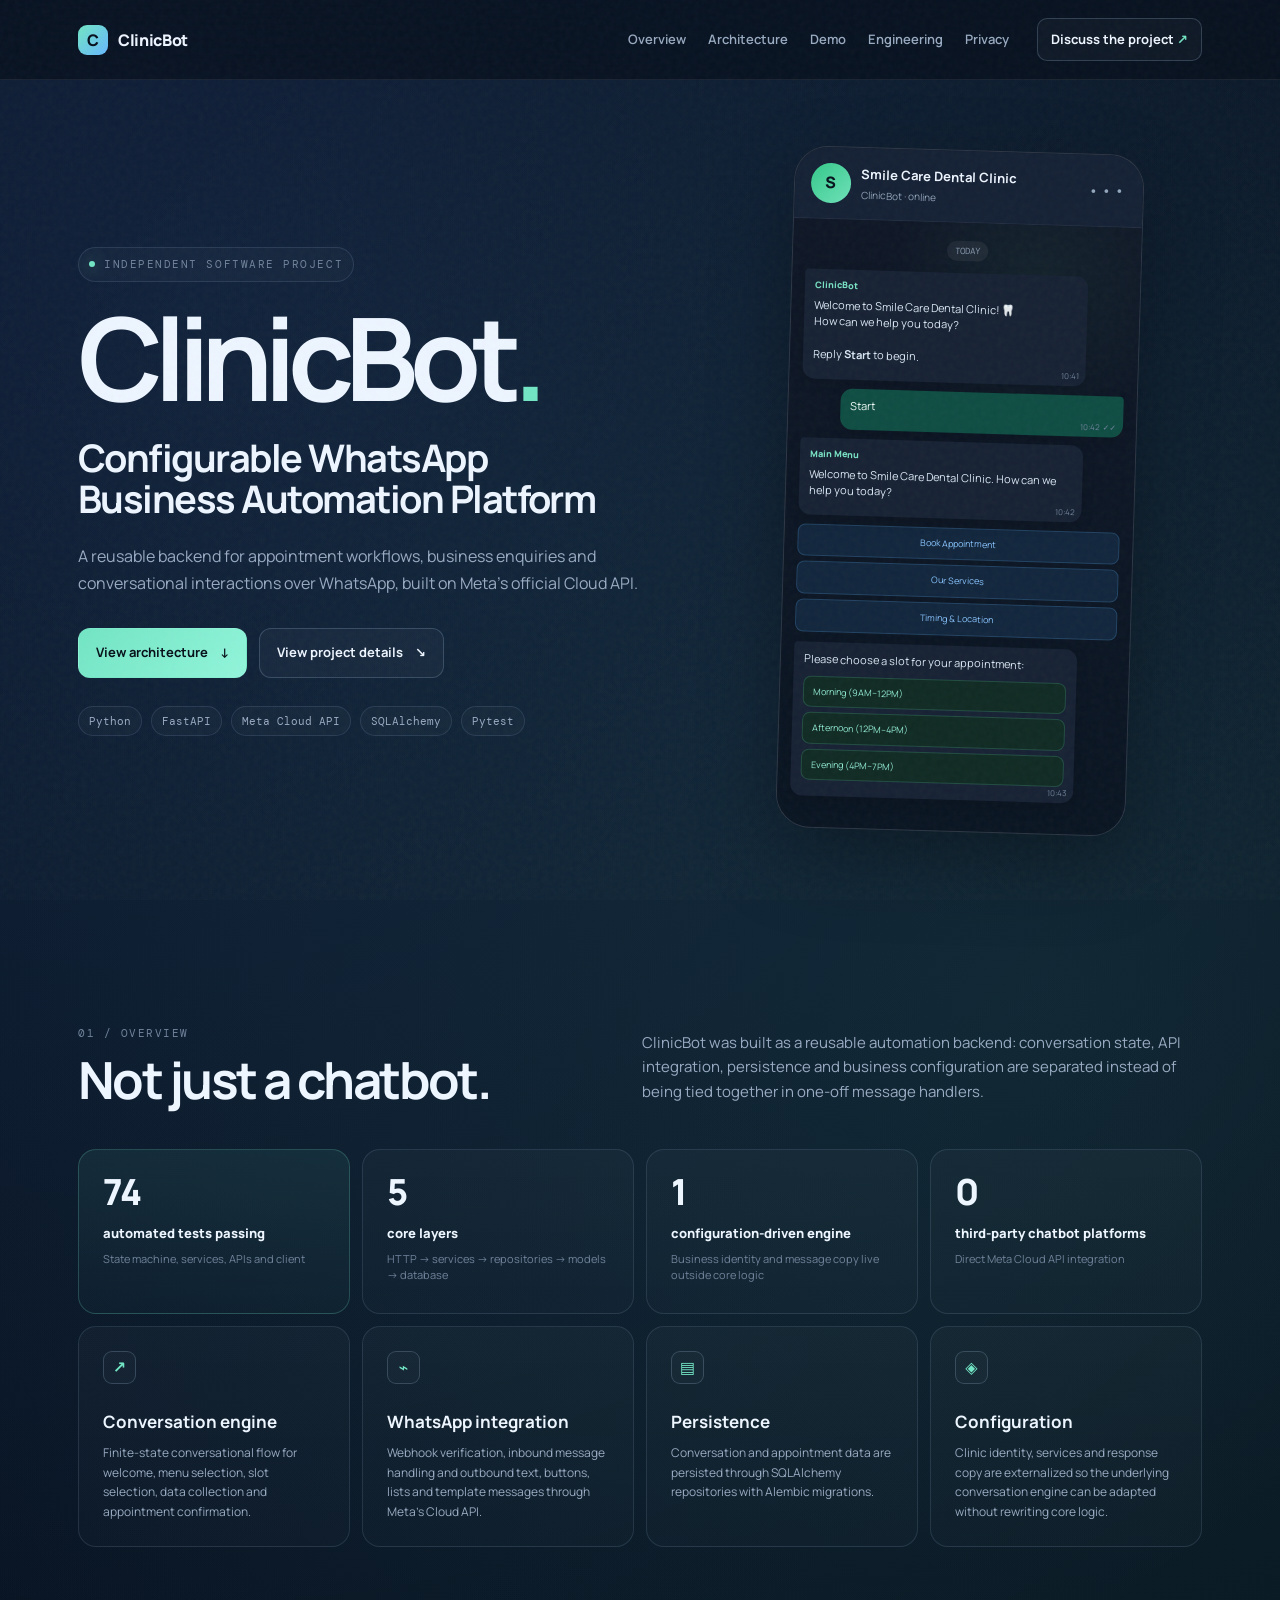
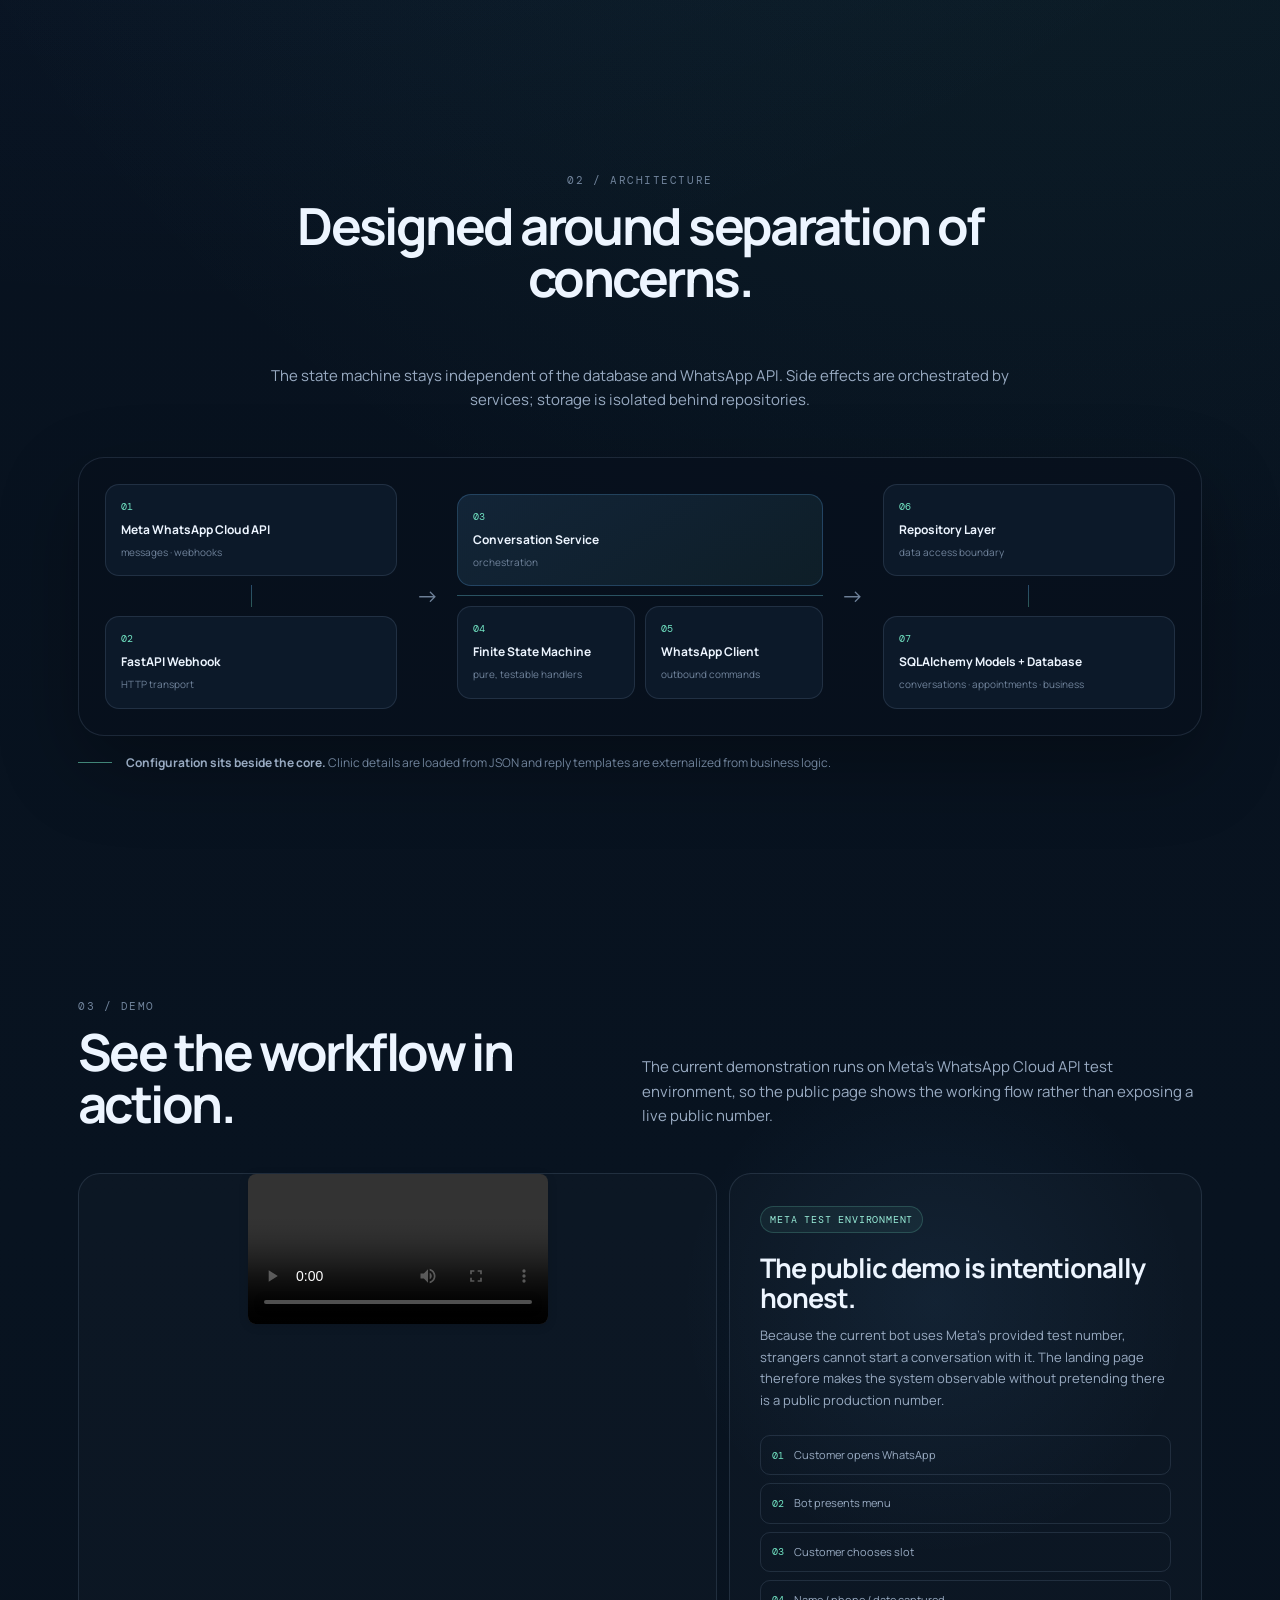
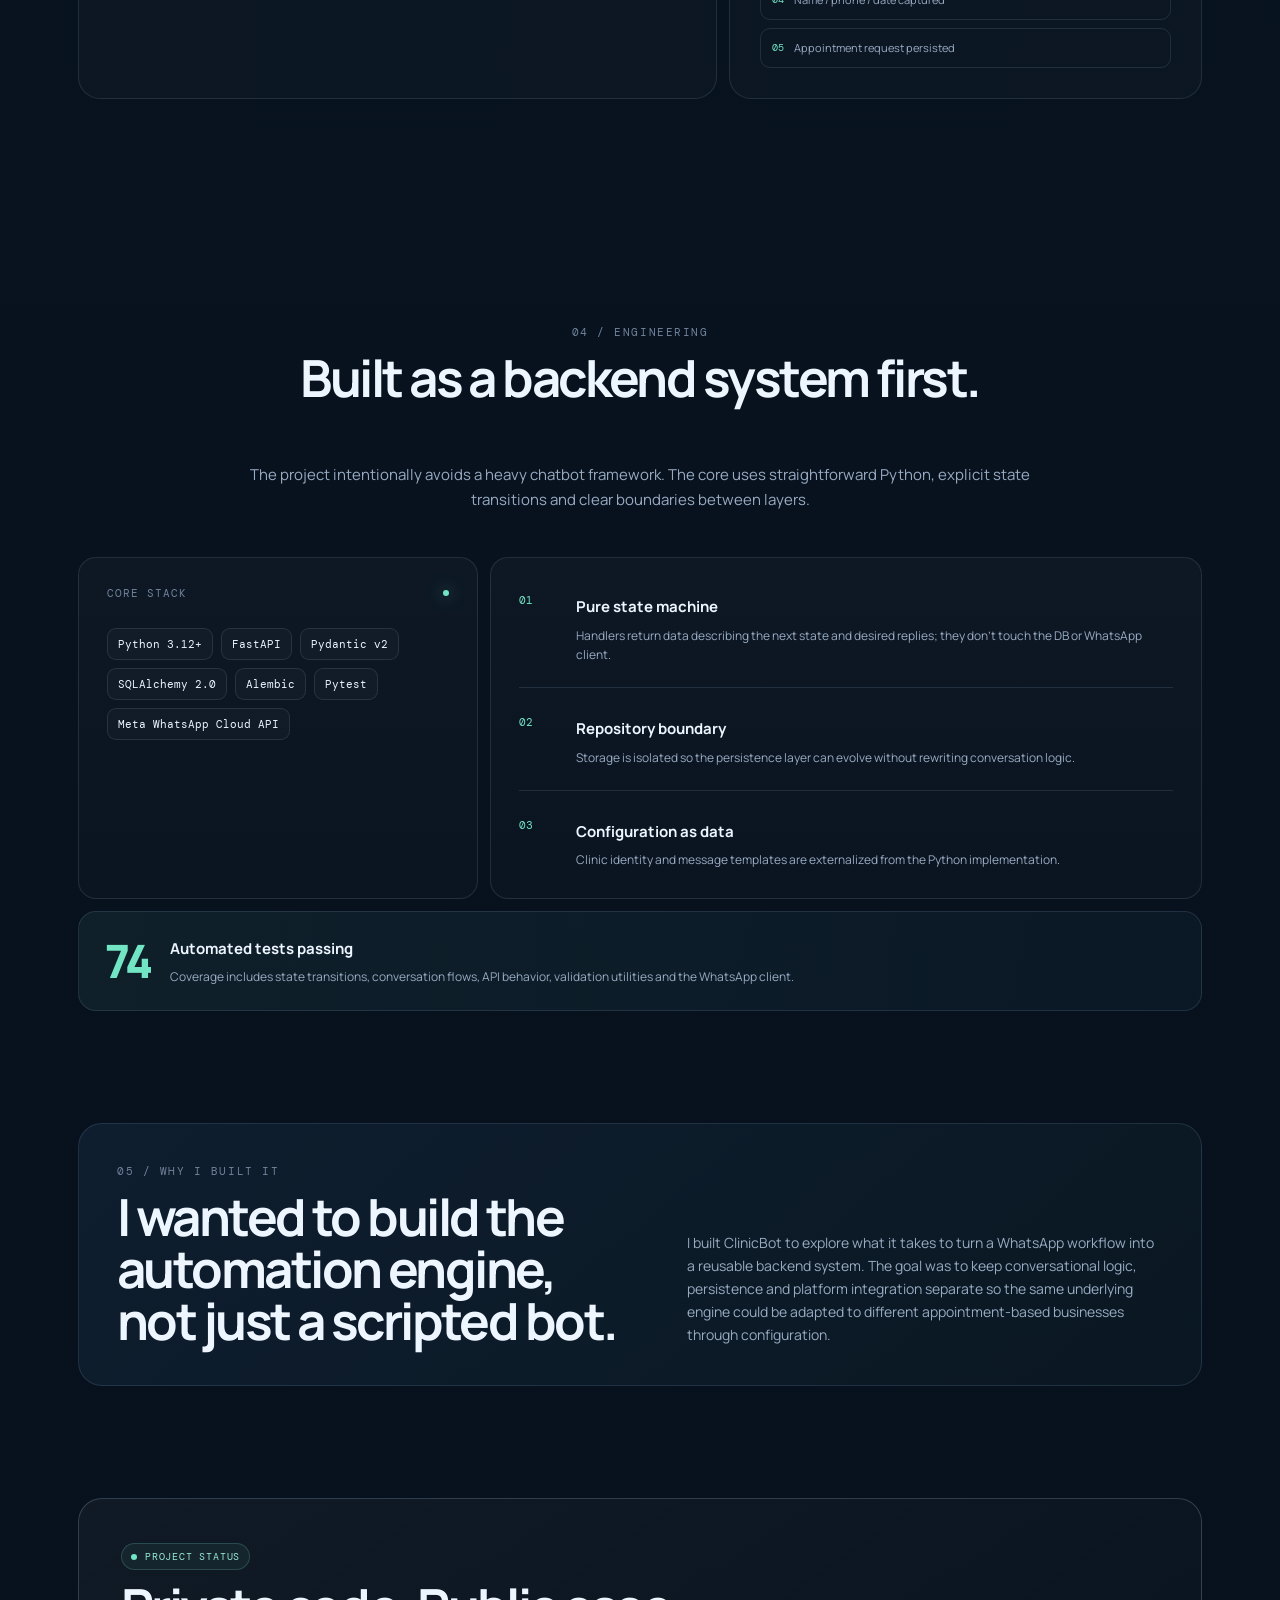
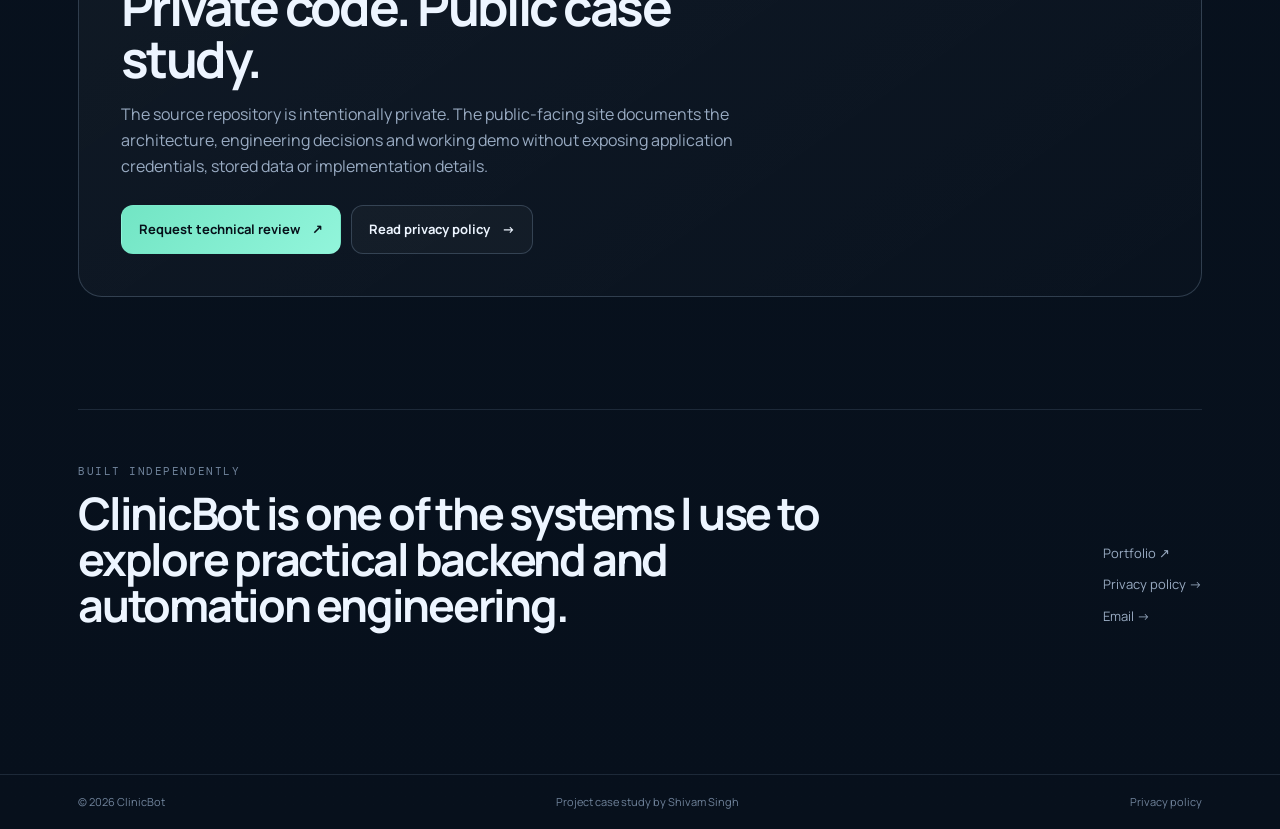
==== index.html @ d5d9a69b "first commit" ====
<!DOCTYPE html>
<html lang="en">
<head>
  <meta charset="UTF-8">
  <meta name="viewport" content="width=device-width, initial-scale=1.0">
  <meta name="theme-color" content="#08111f">
  <title>ClinicBot — WhatsApp Business Automation Platform</title>
  <meta name="description" content="ClinicBot is a configurable WhatsApp Business automation platform built with FastAPI and Meta's WhatsApp Cloud API.">
  <link rel="stylesheet" href="styles.css">
</head>
<body>
  <div class="noise"></div>
  <header class="site-header">
    <div class="nav-wrap">
      <a class="brand" href="#top" aria-label="ClinicBot home">
        <span class="brand-mark">C</span>
        <span>ClinicBot</span>
      </a>
      <nav class="nav-links" aria-label="Primary">
        <a href="#overview">Overview</a>
        <a href="#architecture">Architecture</a>
        <a href="#demo">Demo</a>
        <a href="#engineering">Engineering</a>
        <a href="privacy.html">Privacy</a>
      </nav>
      <a class="nav-cta" href="mailto:ucannotdefeattesla@gmail.com?subject=ClinicBot%20Project">Discuss the project <span>↗</span></a>
    </div>
  </header>

  <main id="top">
    <section class="hero section-shell">
      <div class="hero-copy">
        <div class="eyebrow"><span class="dot"></span> Independent software project</div>
        <h1>ClinicBot<span class="accent">.</span></h1>
        <p class="hero-subtitle">Configurable WhatsApp Business Automation Platform</p>
        <p class="hero-body">A reusable backend for appointment workflows, business enquiries and conversational interactions over WhatsApp, built on Meta's official Cloud API.</p>
        <div class="hero-actions">
          <a class="btn btn-primary" href="#architecture">View architecture <span>↓</span></a>
          <a class="btn btn-secondary" href="#overview">View project details <span>↘</span></a>
        </div>
        <div class="hero-meta">
          <span>Python</span><span>FastAPI</span><span>Meta Cloud API</span><span>SQLAlchemy</span><span>Pytest</span>
        </div>
      </div>

      <div class="hero-visual" aria-label="ClinicBot WhatsApp conversation preview">
        <div class="phone-glow"></div>
        <div class="phone">
          <div class="phone-top">
            <div class="wa-avatar">S</div>
            <div>
              <strong>Smile Care Dental Clinic</strong>
              <small>ClinicBot · online</small>
            </div>
            <span class="phone-more">•••</span>
          </div>
          <div class="chat-bg">
            <div class="date-chip">TODAY</div>
            <div class="bubble bot">
              <div class="bubble-title">ClinicBot</div>
              Welcome to Smile Care Dental Clinic! 🦷<br>
              How can we help you today?<br><br>
              Reply <strong>Start</strong> to begin.
              <span class="bubble-time">10:41</span>
            </div>
            <div class="bubble user">Start <span class="bubble-time">10:42 ✓✓</span></div>
            <div class="bubble bot">
              <div class="bubble-title">Main Menu</div>
              Welcome to Smile Care Dental Clinic. How can we help you today?
              <span class="bubble-time">10:42</span>
            </div>
            <div class="wa-buttons">
              <span>Book Appointment</span>
              <span>Our Services</span>
              <span>Timing &amp; Location</span>
            </div>
            <div class="bubble bot compact">
              Please choose a slot for your appointment:
              <div class="slot-preview"><span>Morning (9AM–12PM)</span><span>Afternoon (12PM–4PM)</span><span>Evening (4PM–7PM)</span></div>
              <span class="bubble-time">10:43</span>
            </div>
          </div>
        </div>
      </div>
    </section>

    <section id="overview" class="section-shell section-pad">
      <div class="section-intro">
        <div>
          <div class="section-kicker">01 / Overview</div>
          <h2>Not just a chatbot.</h2>
        </div>
        <p>ClinicBot was built as a reusable automation backend: conversation state, API integration, persistence and business configuration are separated instead of being tied together in one-off message handlers.</p>
      </div>

      <div class="stats-grid">
        <div class="stat-card featured-stat"><div class="stat-num">74</div><div class="stat-label">automated tests passing</div><div class="stat-note">State machine, services, APIs and client</div></div>
        <div class="stat-card"><div class="stat-num">5</div><div class="stat-label">core layers</div><div class="stat-note">HTTP → services → repositories → models → database</div></div>
        <div class="stat-card"><div class="stat-num">1</div><div class="stat-label">configuration-driven engine</div><div class="stat-note">Business identity and message copy live outside core logic</div></div>
        <div class="stat-card"><div class="stat-num">0</div><div class="stat-label">third-party chatbot platforms</div><div class="stat-note">Direct Meta Cloud API integration</div></div>
      </div>

      <div class="capabilities-grid">
        <article class="capability">
          <div class="icon-box">↗</div>
          <h3>Conversation engine</h3>
          <p>Finite-state conversational flow for welcome, menu selection, slot selection, data collection and appointment confirmation.</p>
        </article>
        <article class="capability">
          <div class="icon-box">⌁</div>
          <h3>WhatsApp integration</h3>
          <p>Webhook verification, inbound message handling and outbound text, buttons, lists and template messages through Meta's Cloud API.</p>
        </article>
        <article class="capability">
          <div class="icon-box">▤</div>
          <h3>Persistence</h3>
          <p>Conversation and appointment data are persisted through SQLAlchemy repositories with Alembic migrations.</p>
        </article>
        <article class="capability">
          <div class="icon-box">◈</div>
          <h3>Configuration</h3>
          <p>Clinic identity, services and response copy are externalized so the underlying conversation engine can be adapted without rewriting core logic.</p>
        </article>
      </div>
    </section>

    <section id="architecture" class="section-shell section-pad architecture-section">
      <div class="section-intro centered">
        <div>
          <div class="section-kicker">02 / Architecture</div>
          <h2>Designed around separation of concerns.</h2>
        </div>
        <p>The state machine stays independent of the database and WhatsApp API. Side effects are orchestrated by services; storage is isolated behind repositories.</p>
      </div>

      <div class="architecture-card">
        <div class="arch-column transport">
          <div class="arch-node"><span>01</span><strong>Meta WhatsApp Cloud API</strong><small>messages · webhooks</small></div>
          <div class="connector vertical"></div>
          <div class="arch-node"><span>02</span><strong>FastAPI Webhook</strong><small>HTTP transport</small></div>
        </div>
        <div class="arch-arrow">→</div>
        <div class="arch-column logic">
          <div class="arch-node featured-node"><span>03</span><strong>Conversation Service</strong><small>orchestration</small></div>
          <div class="connector split"></div>
          <div class="split-row">
            <div class="arch-node"><span>04</span><strong>Finite State Machine</strong><small>pure, testable handlers</small></div>
            <div class="arch-node"><span>05</span><strong>WhatsApp Client</strong><small>outbound commands</small></div>
          </div>
        </div>
        <div class="arch-arrow">→</div>
        <div class="arch-column data">
          <div class="arch-node"><span>06</span><strong>Repository Layer</strong><small>data access boundary</small></div>
          <div class="connector vertical"></div>
          <div class="arch-node"><span>07</span><strong>SQLAlchemy Models + Database</strong><small>conversations · appointments · business</small></div>
        </div>
      </div>

      <div class="architecture-footnote">
        <span class="line"></span>
        <p><strong>Configuration sits beside the core.</strong> Clinic details are loaded from JSON and reply templates are externalized from business logic.</p>
      </div>
    </section>

    <section id="demo" class="section-shell section-pad demo-section">
      <div class="section-intro">
        <div>
          <div class="section-kicker">03 / Demo</div>
          <h2>See the workflow in action.</h2>
        </div>
        <p>The current demonstration runs on Meta's WhatsApp Cloud API test environment, so the public page shows the working flow rather than exposing a live public number.</p>
      </div>

      <div class="demo-grid">
        <div class="demo-video-card">
          <div class="video-frame">
            <video
              class="clinicbot-demo-video"
              controls
              playsinline
              preload="metadata"
              aria-label="ClinicBot WhatsApp appointment workflow demo"
            >
              <source src="assets/clinicbot-demo.mp4" type="video/mp4">
              Your browser does not support HTML5 video.
              <a href="assets/clinicbot-demo.mp4">Open the ClinicBot demo video.</a>
            </video>

            <div class="video-missing-message" hidden>
              <div class="play-button">▶</div>
              <div class="video-label">CLINICBOT DEMO VIDEO</div>
              <p>Place your recording at <code>assets/clinicbot-demo.mp4</code> and reload this page.</p>
            </div>
          </div>
        </div>
        <div class="demo-notes">
          <div class="note-pill">Meta test environment</div>
          <h3>The public demo is intentionally honest.</h3>
          <p>Because the current bot uses Meta's provided test number, strangers cannot start a conversation with it. The landing page therefore makes the system observable without pretending there is a public production number.</p>
          <div class="flow-mini">
            <div><b>01</b><span>Customer opens WhatsApp</span></div>
            <div><b>02</b><span>Bot presents menu</span></div>
            <div><b>03</b><span>Customer chooses slot</span></div>
            <div><b>04</b><span>Name / phone / date captured</span></div>
            <div><b>05</b><span>Appointment request persisted</span></div>
          </div>
        </div>
      </div>
    </section>

    <section id="engineering" class="section-shell section-pad engineering-section">
      <div class="section-intro centered">
        <div>
          <div class="section-kicker">04 / Engineering</div>
          <h2>Built as a backend system first.</h2>
        </div>
        <p>The project intentionally avoids a heavy chatbot framework. The core uses straightforward Python, explicit state transitions and clear boundaries between layers.</p>
      </div>

      <div class="engineering-grid">
        <div class="stack-card">
          <div class="stack-top"><span>Core stack</span><span class="mini-dot"></span></div>
          <div class="tech-list">
            <span>Python 3.12+</span><span>FastAPI</span><span>Pydantic v2</span><span>SQLAlchemy 2.0</span><span>Alembic</span><span>Pytest</span><span>Meta WhatsApp Cloud API</span>
          </div>
        </div>
        <div class="principles-card">
          <div class="principle"><span>01</span><div><strong>Pure state machine</strong><p>Handlers return data describing the next state and desired replies; they don't touch the DB or WhatsApp client.</p></div></div>
          <div class="principle"><span>02</span><div><strong>Repository boundary</strong><p>Storage is isolated so the persistence layer can evolve without rewriting conversation logic.</p></div></div>
          <div class="principle"><span>03</span><div><strong>Configuration as data</strong><p>Clinic identity and message templates are externalized from the Python implementation.</p></div></div>
        </div>
      </div>

      <div class="test-callout">
        <div class="test-number">74</div>
        <div><strong>Automated tests passing</strong><p>Coverage includes state transitions, conversation flows, API behavior, validation utilities and the WhatsApp client.</p></div>
      </div>
    </section>

    <section class="section-shell section-pad why-section">
      <div class="why-card">
        <div>
          <div class="section-kicker">05 / Why I built it</div>
          <h2>I wanted to build the automation engine, not just a scripted bot.</h2>
        </div>
        <p>I built ClinicBot to explore what it takes to turn a WhatsApp workflow into a reusable backend system. The goal was to keep conversational logic, persistence and platform integration separate so the same underlying engine could be adapted to different appointment-based businesses through configuration.</p>
      </div>
    </section>

    <section class="section-shell section-pad project-status">
      <div class="status-panel">
        <div class="status-badge"><span class="status-dot"></span> Project status</div>
        <h2>Private code. Public case study.</h2>
        <p>The source repository is intentionally private. The public-facing site documents the architecture, engineering decisions and working demo without exposing application credentials, stored data or implementation details.</p>
        <div class="status-actions">
          <a class="btn btn-primary" href="mailto:ucannotdefeattesla@gmail.com?subject=ClinicBot%20Technical%20Review">Request technical review <span>↗</span></a>
          <a class="btn btn-secondary" href="privacy.html">Read privacy policy <span>→</span></a>
        </div>
      </div>
    </section>

    <section class="section-shell section-pad footer-cta">
      <div class="footer-cta-inner">
        <div>
          <div class="section-kicker">Built independently</div>
          <h2>ClinicBot is one of the systems I use to explore practical backend and automation engineering.</h2>
        </div>
        <div class="footer-links">
          <a href="https://byte-shell.vercel.app/" target="_blank" rel="noreferrer">Portfolio ↗</a>
          <a href="privacy.html">Privacy policy →</a>
          <a href="mailto:ucannotdefeattesla@gmail.com">Email →</a>
        </div>
      </div>
    </section>
  </main>

  <footer class="site-footer">
    <div class="section-shell footer-row">
      <span>© 2026 ClinicBot</span>
      <span>Project case study by Shivam Singh</span>
      <a href="privacy.html">Privacy policy</a>
    </div>
  </footer>
  <script>
    const demoVideo = document.querySelector('.clinicbot-demo-video');
    const missingMessage = document.querySelector('.video-missing-message');

    if (demoVideo && missingMessage) {
      demoVideo.addEventListener('error', () => {
        demoVideo.hidden = true;
        missingMessage.hidden = false;
      });
    }
  </script>
</body>
</html>
---- styles.css ----
@import url('https://fonts.googleapis.com/css2?family=DM+Mono:wght@400;500&family=Manrope:wght@400;500;600;700;800&display=swap');

:root {
  --bg: #07101d;
  --bg-2: #0b1525;
  --panel: rgba(13, 25, 42, 0.76);
  --panel-strong: #0e1b2d;
  --text: #edf5ff;
  --muted: #99abc2;
  --muted-2: #70839b;
  --line: rgba(164, 192, 225, 0.14);
  --line-strong: rgba(164, 192, 225, 0.23);
  --accent: #72e5c4;
  --accent-2: #67b8ff;
  --blue: #4e91ff;
  --shadow: 0 30px 80px rgba(0, 0, 0, 0.3);
  --radius: 24px;
}

* { box-sizing: border-box; }
html { scroll-behavior: smooth; }
body {
  margin: 0;
  font-family: 'Manrope', system-ui, sans-serif;
  color: var(--text);
  background:
    radial-gradient(circle at 15% 5%, rgba(81, 143, 255, 0.13), transparent 30%),
    radial-gradient(circle at 82% 18%, rgba(91, 226, 192, 0.09), transparent 26%),
    linear-gradient(180deg, #07101d 0%, #081320 50%, #07101c 100%);
  line-height: 1.65;
}

.noise { pointer-events: none; position: fixed; inset: 0; opacity: .035; background-image: url("data:image/svg+xml,%3Csvg viewBox='0 0 180 180' xmlns='http://www.w3.org/2000/svg'%3E%3Cfilter id='n'%3E%3CfeTurbulence type='fractalNoise' baseFrequency='.9' numOctaves='4' stitchTiles='stitch'/%3E%3C/filter%3E%3Crect width='100%25' height='100%25' filter='url(%23n)'/%3E%3C/svg%3E"); z-index: 20; }

a { color: inherit; text-decoration: none; }
button, a { -webkit-tap-highlight-color: transparent; }

.site-header { position: sticky; top: 0; z-index: 15; border-bottom: 1px solid rgba(255,255,255,.07); background: rgba(7,16,29,.72); backdrop-filter: blur(20px); }
.nav-wrap { max-width: 1180px; margin: 0 auto; padding: 18px 28px; display: flex; align-items: center; gap: 28px; }
.brand { display: inline-flex; align-items: center; gap: 10px; font-weight: 800; letter-spacing: -.02em; }
.brand-mark { width: 30px; height: 30px; border-radius: 9px; display: grid; place-items: center; background: linear-gradient(135deg, var(--accent), var(--accent-2)); color: #07101d; font-weight: 800; }
.nav-links { display: flex; gap: 22px; margin-left: auto; }
.nav-links a { color: var(--muted); font-size: 13px; font-weight: 600; transition: color .2s ease; }
.nav-links a:hover { color: var(--text); }
.nav-cta { font-size: 13px; font-weight: 700; padding: 10px 13px; border: 1px solid var(--line-strong); border-radius: 10px; color: var(--text); background: rgba(255,255,255,.03); }
.nav-cta span { color: var(--accent); }

.section-shell { max-width: 1180px; margin: 0 auto; padding-left: 28px; padding-right: 28px; }
.section-pad { padding-top: 112px; padding-bottom: 112px; }

.hero { min-height: calc(100vh - 68px); display: grid; grid-template-columns: 1fr .86fr; align-items: center; gap: 76px; padding-top: 70px; padding-bottom: 80px; }
.eyebrow, .section-kicker { font-family: 'DM Mono', monospace; text-transform: uppercase; letter-spacing: .14em; font-size: 11px; color: var(--muted-2); }
.eyebrow { display: inline-flex; align-items: center; gap: 9px; padding: 7px 10px; border: 1px solid var(--line); border-radius: 999px; background: rgba(255,255,255,.025); }
.dot, .mini-dot { width: 6px; height: 6px; border-radius: 50%; background: var(--accent); box-shadow: 0 0 16px rgba(114,229,196,.65); }
.hero h1 { margin: 24px 0 0; font-size: clamp(70px, 9vw, 125px); letter-spacing: -.075em; line-height: .9; }
.accent { color: var(--accent); }
.hero-subtitle { margin: 28px 0 0; max-width: 600px; font-size: clamp(24px, 3vw, 38px); line-height: 1.08; font-weight: 700; letter-spacing: -.04em; }
.hero-body { max-width: 620px; color: var(--muted); font-size: 16px; margin: 24px 0 0; }
.hero-actions { display: flex; gap: 12px; flex-wrap: wrap; margin-top: 32px; }
.btn { display: inline-flex; gap: 12px; align-items: center; justify-content: center; padding: 13px 17px; border-radius: 12px; font-weight: 700; font-size: 13px; border: 1px solid var(--line-strong); transition: transform .2s ease, border-color .2s ease, background .2s ease; }
.btn:hover { transform: translateY(-2px); border-color: rgba(255,255,255,.35); }
.btn-primary { background: linear-gradient(135deg, var(--accent), #92f5db); color: #061019; border-color: transparent; }
.btn-secondary { background: rgba(255,255,255,.03); color: var(--text); }
.hero-meta { display: flex; flex-wrap: wrap; gap: 9px; margin-top: 28px; }
.hero-meta span { padding: 7px 10px; border-radius: 999px; border: 1px solid var(--line); background: rgba(255,255,255,.025); color: var(--muted); font: 11px 'DM Mono', monospace; }

.hero-visual { position: relative; min-height: 580px; display: grid; place-items: center; }
.phone-glow { position: absolute; width: 330px; height: 330px; border-radius: 50%; background: radial-gradient(circle, rgba(103,184,255,.16), transparent 68%); filter: blur(10px); }
.phone { width: min(350px, 100%); border: 1px solid rgba(255,255,255,.12); border-radius: 34px; background: #101a2a; box-shadow: var(--shadow); overflow: hidden; position: relative; transform: rotate(1.7deg); }
.phone-top { height: 72px; display: flex; align-items: center; gap: 10px; padding: 14px 16px; background: #152135; border-bottom: 1px solid rgba(255,255,255,.06); }
.wa-avatar { width: 40px; height: 40px; border-radius: 50%; display: grid; place-items: center; background: linear-gradient(135deg, #34c88a, #6fe2b9); color: #08131e; font-weight: 800; }
.phone-top strong { display: block; font-size: 13px; }
.phone-top small { display: block; font-size: 10px; color: #91a3b8; margin-top: 2px; }
.phone-more { margin-left: auto; color: #93a7bc; letter-spacing: 3px; }
.chat-bg { padding: 18px 13px 22px; min-height: 600px; background: radial-gradient(circle at 70% 10%, rgba(85,179,129,.08), transparent 24%), linear-gradient(180deg, #0f1726, #0a1522); }
.date-chip { width: max-content; margin: 0 auto 12px; font: 9px 'DM Mono', monospace; color: #8192a6; background: rgba(255,255,255,.06); padding: 4px 8px; border-radius: 999px; }
.bubble { position: relative; max-width: 88%; padding: 9px 10px 16px; border-radius: 12px; font-size: 11px; line-height: 1.5; margin-bottom: 9px; box-shadow: 0 4px 14px rgba(0,0,0,.12); }
.bubble.bot { background: #172234; border-top-left-radius: 4px; color: #dbe7f4; }
.bubble.user { margin-left: auto; background: #0f4d43; border-top-right-radius: 4px; color: #effcf8; }
.bubble-title { font-size: 9px; color: #79e3c4; font-weight: 800; margin-bottom: 5px; }
.bubble-time { position: absolute; right: 7px; bottom: 4px; font-size: 8px; color: #71849c; }
.wa-buttons { display: grid; gap: 5px; margin: 3px 0 10px; }
.wa-buttons span, .slot-preview span { border: 1px solid rgba(103,184,255,.2); background: #12263d; color: #89c5ff; font-size: 9px; padding: 8px 9px; border-radius: 8px; text-align: center; }
.slot-preview { display: grid; gap: 5px; margin-top: 8px; }
.slot-preview span { background: #112b24; border-color: rgba(114,229,196,.18); color: #91ead2; text-align: left; }

.section-intro { display: grid; grid-template-columns: .9fr 1fr; gap: 60px; align-items: end; margin-bottom: 44px; }
.section-intro.centered { grid-template-columns: 1fr; max-width: 800px; margin-left: auto; margin-right: auto; text-align: center; }
.section-intro h2, .why-card h2, .status-panel h2, .footer-cta h2 { margin: 10px 0 0; font-size: clamp(36px, 4vw, 56px); line-height: 1.02; letter-spacing: -.05em; }
.section-intro p { margin: 0; color: var(--muted); font-size: 15px; }

.stats-grid { display: grid; grid-template-columns: repeat(4, 1fr); gap: 12px; }
.stat-card, .capability, .stack-card, .principles-card, .test-callout { border: 1px solid var(--line); background: linear-gradient(180deg, rgba(255,255,255,.028), rgba(255,255,255,.016)); border-radius: 18px; }
.stat-card { padding: 24px; min-height: 165px; }
.featured-stat { background: linear-gradient(180deg, rgba(114,229,196,.08), rgba(114,229,196,.025)); border-color: rgba(114,229,196,.22); }
.stat-num { font-size: 36px; line-height: 1; font-weight: 800; letter-spacing: -.05em; }
.stat-label { margin-top: 13px; font-size: 13px; font-weight: 800; }
.stat-note { margin-top: 7px; color: var(--muted-2); font-size: 11px; line-height: 1.45; }
.capabilities-grid { display: grid; grid-template-columns: repeat(4,1fr); gap: 12px; margin-top: 12px; }
.capability { padding: 24px; }
.icon-box { width: 33px; height: 33px; display: grid; place-items: center; border-radius: 9px; border: 1px solid var(--line-strong); color: var(--accent); background: rgba(255,255,255,.02); font-weight: 800; }
.capability h3 { margin: 24px 0 7px; font-size: 17px; }
.capability p { color: var(--muted); font-size: 12px; margin: 0; }

.architecture-section { position: relative; }
.architecture-card { display: grid; grid-template-columns: 1fr 40px 1.25fr 40px 1fr; align-items: center; gap: 10px; padding: 26px; border: 1px solid var(--line); background: rgba(7,16,29,.72); border-radius: 26px; box-shadow: var(--shadow); }
.arch-column { display: grid; gap: 10px; }
.arch-node { padding: 15px; border-radius: 14px; border: 1px solid var(--line); background: #0c1929; min-height: 86px; }
.arch-node span { display: block; color: var(--accent); font: 10px 'DM Mono', monospace; }
.arch-node strong { display: block; font-size: 12px; margin-top: 7px; }
.arch-node small { display: block; color: var(--muted-2); margin-top: 4px; font-size: 10px; }
.featured-node { background: linear-gradient(145deg, rgba(103,184,255,.12), rgba(114,229,196,.07)); border-color: rgba(103,184,255,.22); }
.arch-arrow { color: var(--muted-2); font-size: 23px; text-align: center; }
.connector { margin: -1px auto; background: linear-gradient(180deg, rgba(103,184,255,.35), rgba(114,229,196,.35)); }
.connector.vertical { width: 1px; height: 22px; }
.connector.split { width: 100%; height: 1px; }
.split-row { display: grid; grid-template-columns: 1fr 1fr; gap: 10px; }
.architecture-footnote { display: flex; align-items: center; gap: 14px; margin-top: 17px; color: var(--muted-2); font-size: 12px; }
.architecture-footnote p { margin: 0; }
.architecture-footnote strong { color: var(--muted); }
.architecture-footnote .line { width: 34px; height: 1px; background: var(--accent); opacity: .55; }

.demo-section { background: radial-gradient(circle at 75% 45%, rgba(103,184,255,.07), transparent 25%); }
.demo-grid { display: grid; grid-template-columns: 1.15fr .85fr; gap: 12px; }
.demo-video-card, .demo-notes { border: 1px solid var(--line); border-radius: 22px; background: rgba(255,255,255,.02); }
.video-placeholder { min-height: 420px; display: grid; place-items: center; text-align: center; align-content: center; gap: 15px; padding: 35px; background: radial-gradient(circle at 50% 40%, rgba(114,229,196,.11), transparent 32%), linear-gradient(135deg, #0d1b2c, #091420); border-radius: 22px; }
.play-button { width: 68px; height: 68px; display: grid; place-items: center; border-radius: 50%; border: 1px solid rgba(114,229,196,.28); background: rgba(114,229,196,.1); color: var(--accent); font-size: 22px; padding-left: 4px; }
.video-label { font: 11px 'DM Mono', monospace; letter-spacing: .1em; color: var(--muted); }
.video-placeholder p { max-width: 470px; color: var(--muted-2); font-size: 12px; margin: 0; }
code { color: var(--accent); font-family: 'DM Mono', monospace; }
.demo-notes { padding: 30px; }
.note-pill, .status-badge { display: inline-flex; align-items: center; gap: 8px; border: 1px solid rgba(114,229,196,.2); background: rgba(114,229,196,.06); color: #98ecd8; border-radius: 999px; padding: 6px 9px; font: 10px 'DM Mono', monospace; text-transform: uppercase; letter-spacing: .08em; }
.demo-notes h3 { font-size: 27px; letter-spacing: -.04em; line-height: 1.1; margin: 20px 0 11px; }
.demo-notes > p { color: var(--muted); font-size: 13px; }
.flow-mini { margin-top: 24px; display: grid; gap: 8px; }
.flow-mini div { display: flex; gap: 10px; align-items: center; padding: 10px 11px; border: 1px solid var(--line); border-radius: 10px; }
.flow-mini b { font: 10px 'DM Mono', monospace; color: var(--accent); }
.flow-mini span { font-size: 11px; color: var(--muted); }

.engineering-grid { display: grid; grid-template-columns: .72fr 1.28fr; gap: 12px; }
.stack-card, .principles-card { padding: 28px; }
.stack-top { display: flex; justify-content: space-between; align-items: center; color: var(--muted-2); font: 11px 'DM Mono', monospace; text-transform: uppercase; letter-spacing: .09em; }
.tech-list { display: flex; flex-wrap: wrap; gap: 8px; margin-top: 28px; }
.tech-list span { padding: 8px 10px; border-radius: 9px; border: 1px solid var(--line); color: var(--text); background: rgba(255,255,255,.025); font: 11px 'DM Mono', monospace; }
.principles-card { display: grid; gap: 0; }
.principle { display: grid; grid-template-columns: 45px 1fr; gap: 12px; padding: 7px 0 22px; margin-bottom: 20px; border-bottom: 1px solid var(--line); }
.principle:last-child { margin-bottom: 0; padding-bottom: 0; border-bottom: 0; }
.principle > span { color: var(--accent); font: 11px 'DM Mono', monospace; }
.principle strong { font-size: 15px; }
.principle p { color: var(--muted); font-size: 12px; margin: 6px 0 0; }
.test-callout { margin-top: 12px; padding: 23px 26px; display: flex; align-items: center; gap: 20px; background: linear-gradient(90deg, rgba(114,229,196,.07), rgba(103,184,255,.04)); }
.test-number { font-size: 46px; line-height: 1; font-weight: 800; letter-spacing: -.06em; color: var(--accent); }
.test-callout strong { font-size: 15px; }
.test-callout p { color: var(--muted); font-size: 12px; margin: 5px 0 0; }

.why-section { padding-top: 0; }
.why-card { padding: 38px; border: 1px solid var(--line); border-radius: 24px; display: grid; grid-template-columns: 1fr .92fr; gap: 52px; align-items: end; background: linear-gradient(135deg, rgba(103,184,255,.08), rgba(114,229,196,.03)); }
.why-card p { color: var(--muted); font-size: 14px; margin: 0; }

.project-status { padding-top: 0; }
.status-panel { padding: 42px; border-radius: 24px; border: 1px solid var(--line-strong); background: linear-gradient(145deg, rgba(255,255,255,.04), rgba(255,255,255,.012)); }
.status-panel h2 { max-width: 650px; }
.status-panel > p { max-width: 700px; color: var(--muted); }
.status-actions { display: flex; flex-wrap: wrap; gap: 10px; margin-top: 25px; }
.status-dot { width: 6px; height: 6px; border-radius: 50%; background: var(--accent); }

.footer-cta { padding-top: 0; }
.footer-cta-inner { padding: 52px 0 35px; border-top: 1px solid var(--line); display: grid; grid-template-columns: 1fr auto; align-items: end; gap: 35px; }
.footer-cta h2 { max-width: 760px; font-size: clamp(30px, 3.5vw, 48px); }
.footer-links { display: grid; gap: 10px; font-size: 13px; color: var(--muted); }
.footer-links a:hover { color: var(--text); }
.site-footer { border-top: 1px solid var(--line); color: var(--muted-2); font-size: 11px; }
.footer-row { display: flex; justify-content: space-between; gap: 14px; padding-top: 18px; padding-bottom: 18px; }
.footer-row a:hover { color: var(--text); }

@media (max-width: 980px) {
  .hero { grid-template-columns: 1fr; padding-top: 55px; }
  .hero-visual { min-height: auto; }
  .phone { transform: none; }
  .stats-grid, .capabilities-grid { grid-template-columns: repeat(2,1fr); }
  .architecture-card { grid-template-columns: 1fr; }
  .arch-arrow { transform: rotate(90deg); }
  .demo-grid, .engineering-grid, .why-card { grid-template-columns: 1fr; }
  .section-intro { grid-template-columns: 1fr; gap: 20px; }
  .footer-cta-inner { grid-template-columns: 1fr; align-items: start; }
}

@media (max-width: 700px) {
  .nav-wrap { padding: 15px 18px; }
  .nav-links { display: none; }
  .nav-cta { margin-left: auto; }
  .section-shell { padding-left: 18px; padding-right: 18px; }
  .section-pad { padding-top: 80px; padding-bottom: 80px; }
  .hero { min-height: auto; padding-top: 50px; padding-bottom: 65px; gap: 48px; }
  .hero h1 { font-size: 78px; }
  .stats-grid, .capabilities-grid { grid-template-columns: 1fr; }
  .video-placeholder { min-height: 320px; }
  .split-row { grid-template-columns: 1fr; }
  .test-callout { align-items: flex-start; }
  .why-card, .status-panel { padding: 28px 22px; }
  .footer-row { flex-direction: column; }
}

.video-frame {
  max-width: 640px;
  margin: 0 auto;
  display: flex;
  justify-content: center;
}

.clinicbot-demo-video {
  width: auto;            /* let width follow the height, not the other way round */
  height: auto;
  max-height: 70vh;       /* caps it relative to the viewport — adjust as needed */
  max-width: 100%;        /* still won't overflow narrow screens */
  display: block;
  border-radius: 8px;
  box-shadow: 0 2px 10px rgba(0, 0, 0, 0.15);
}
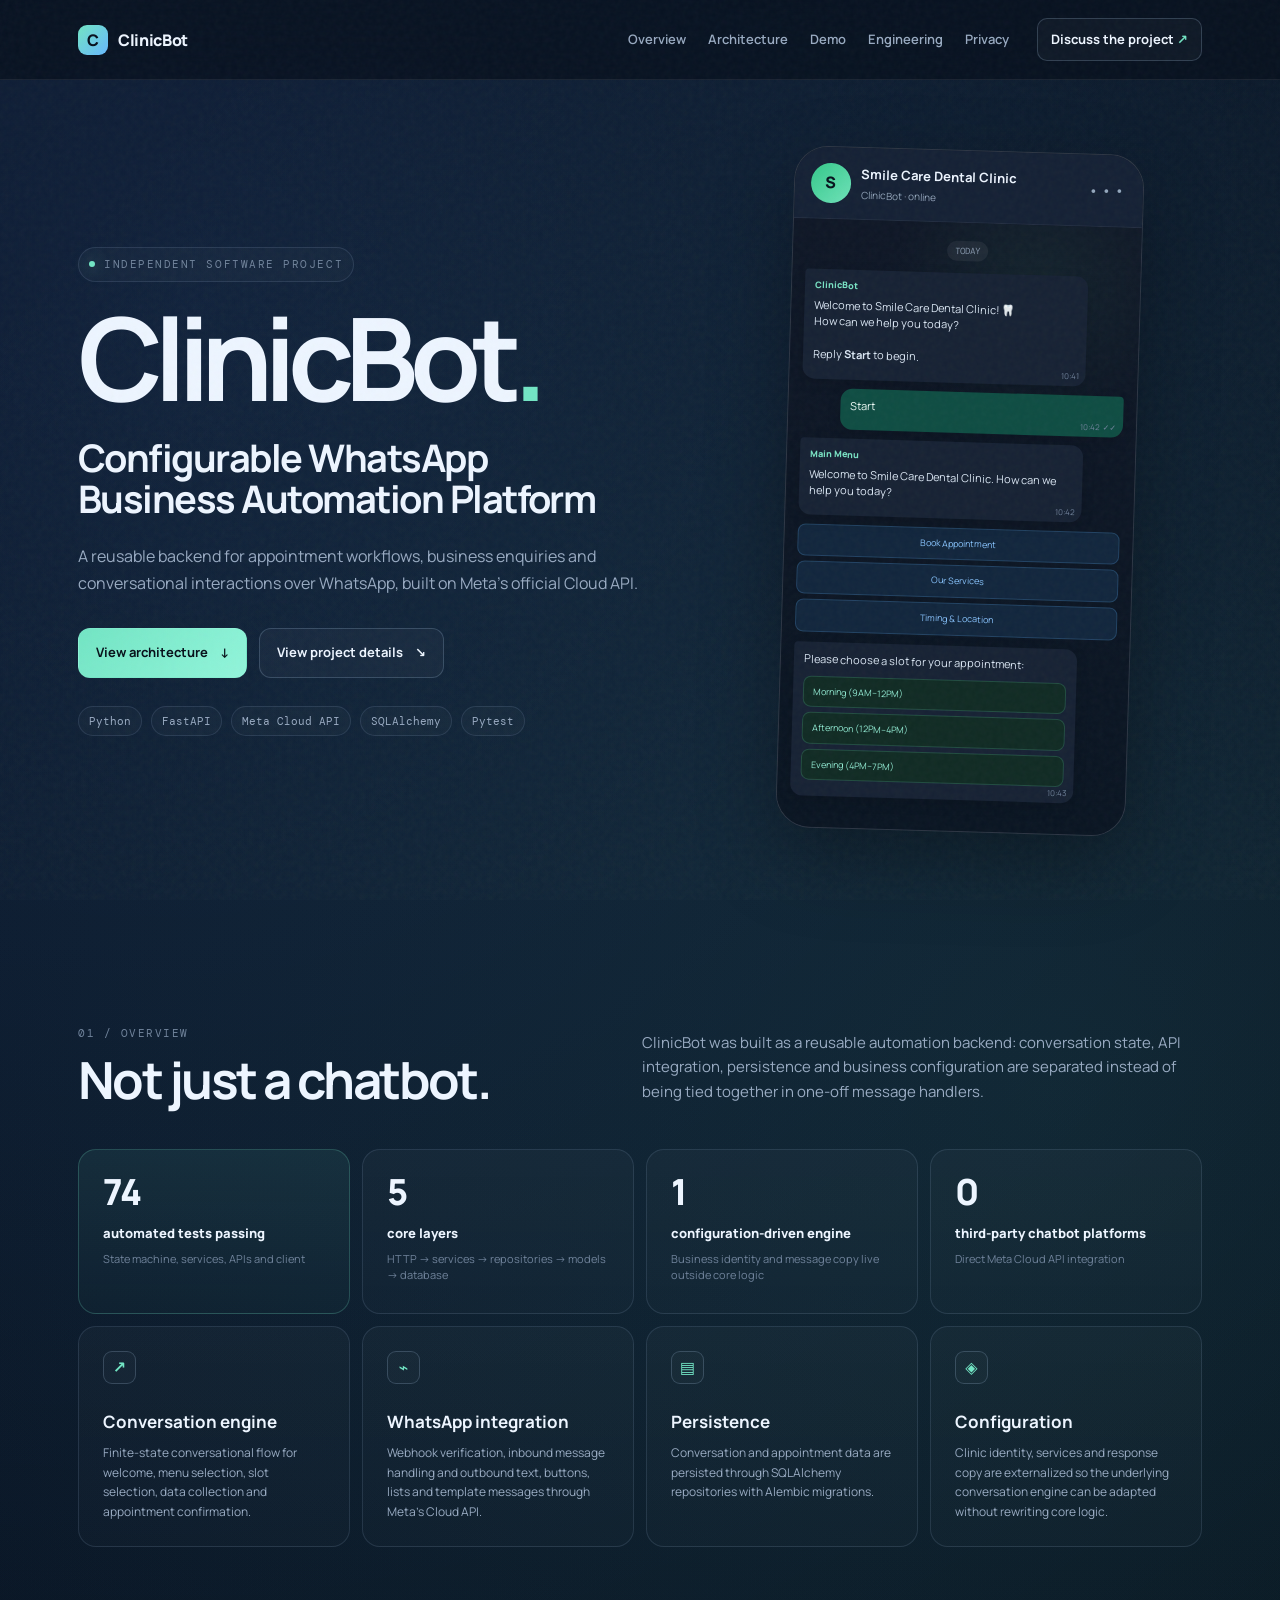
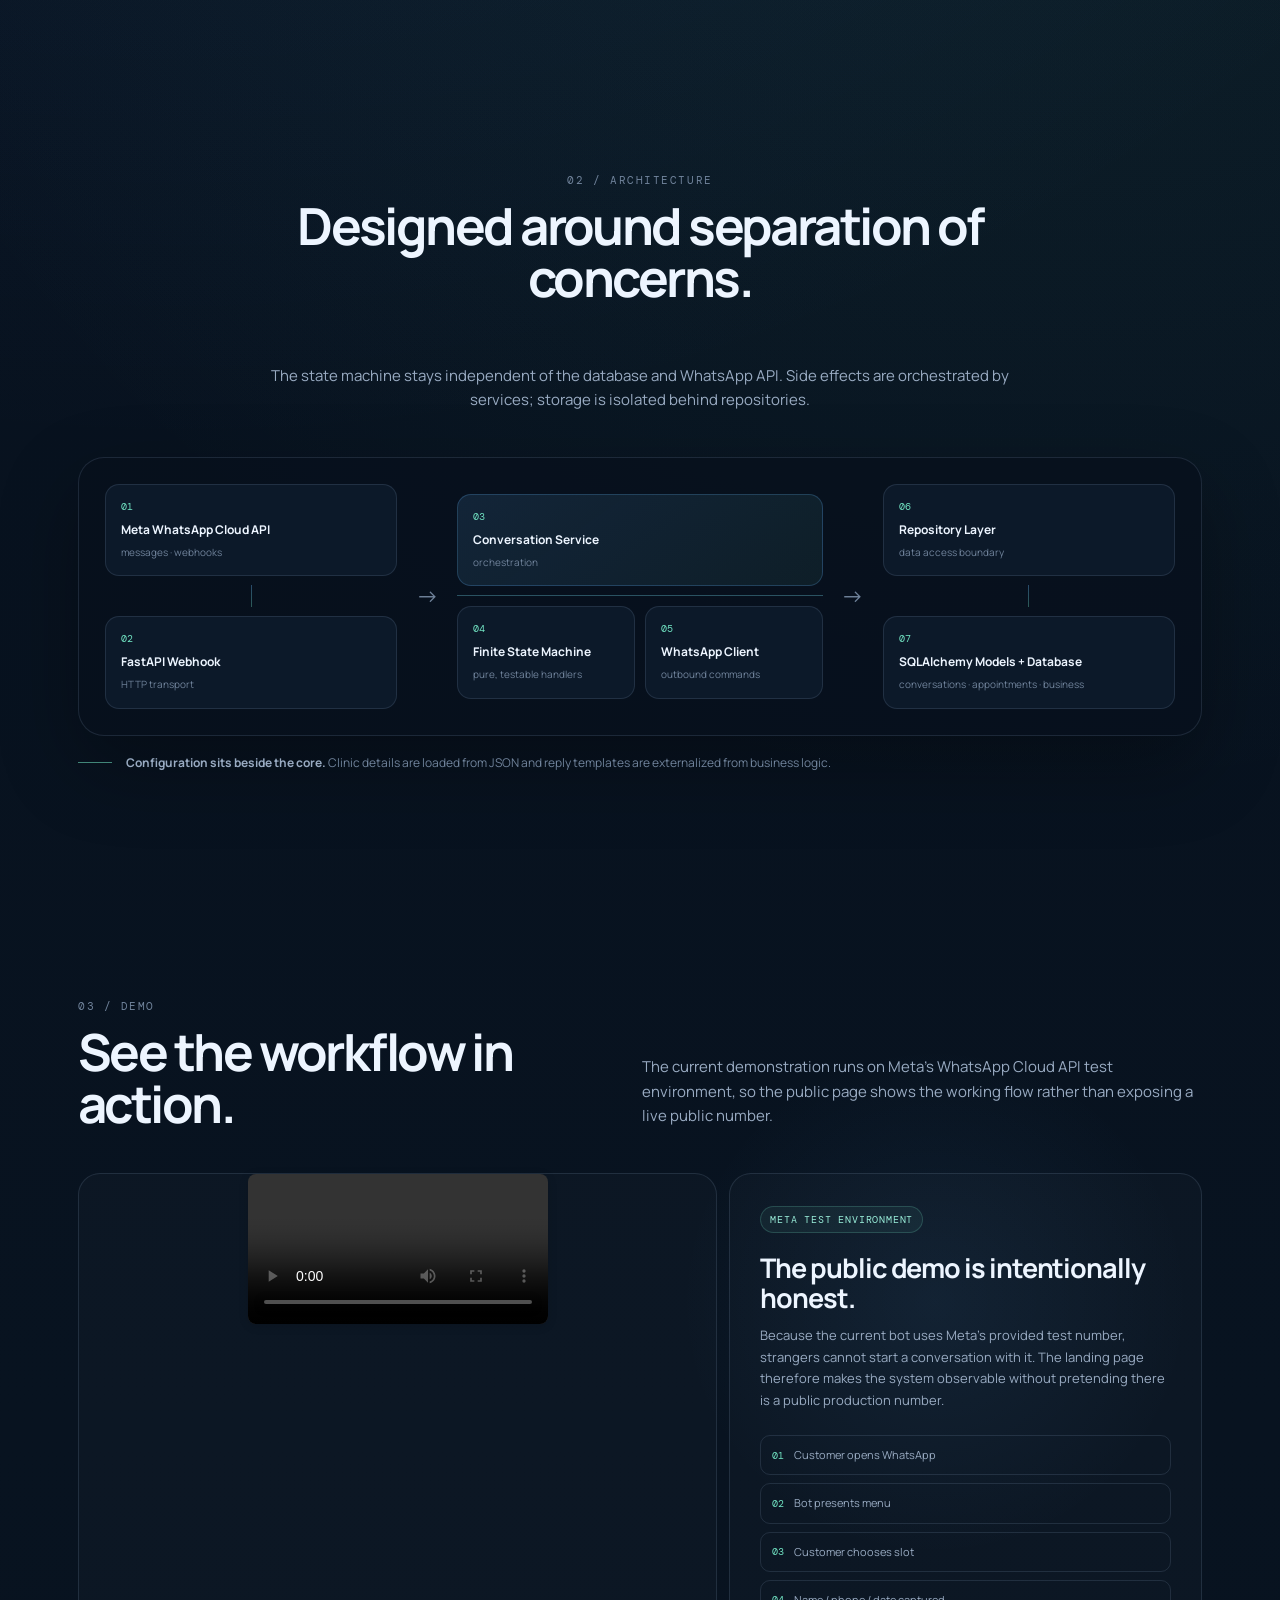
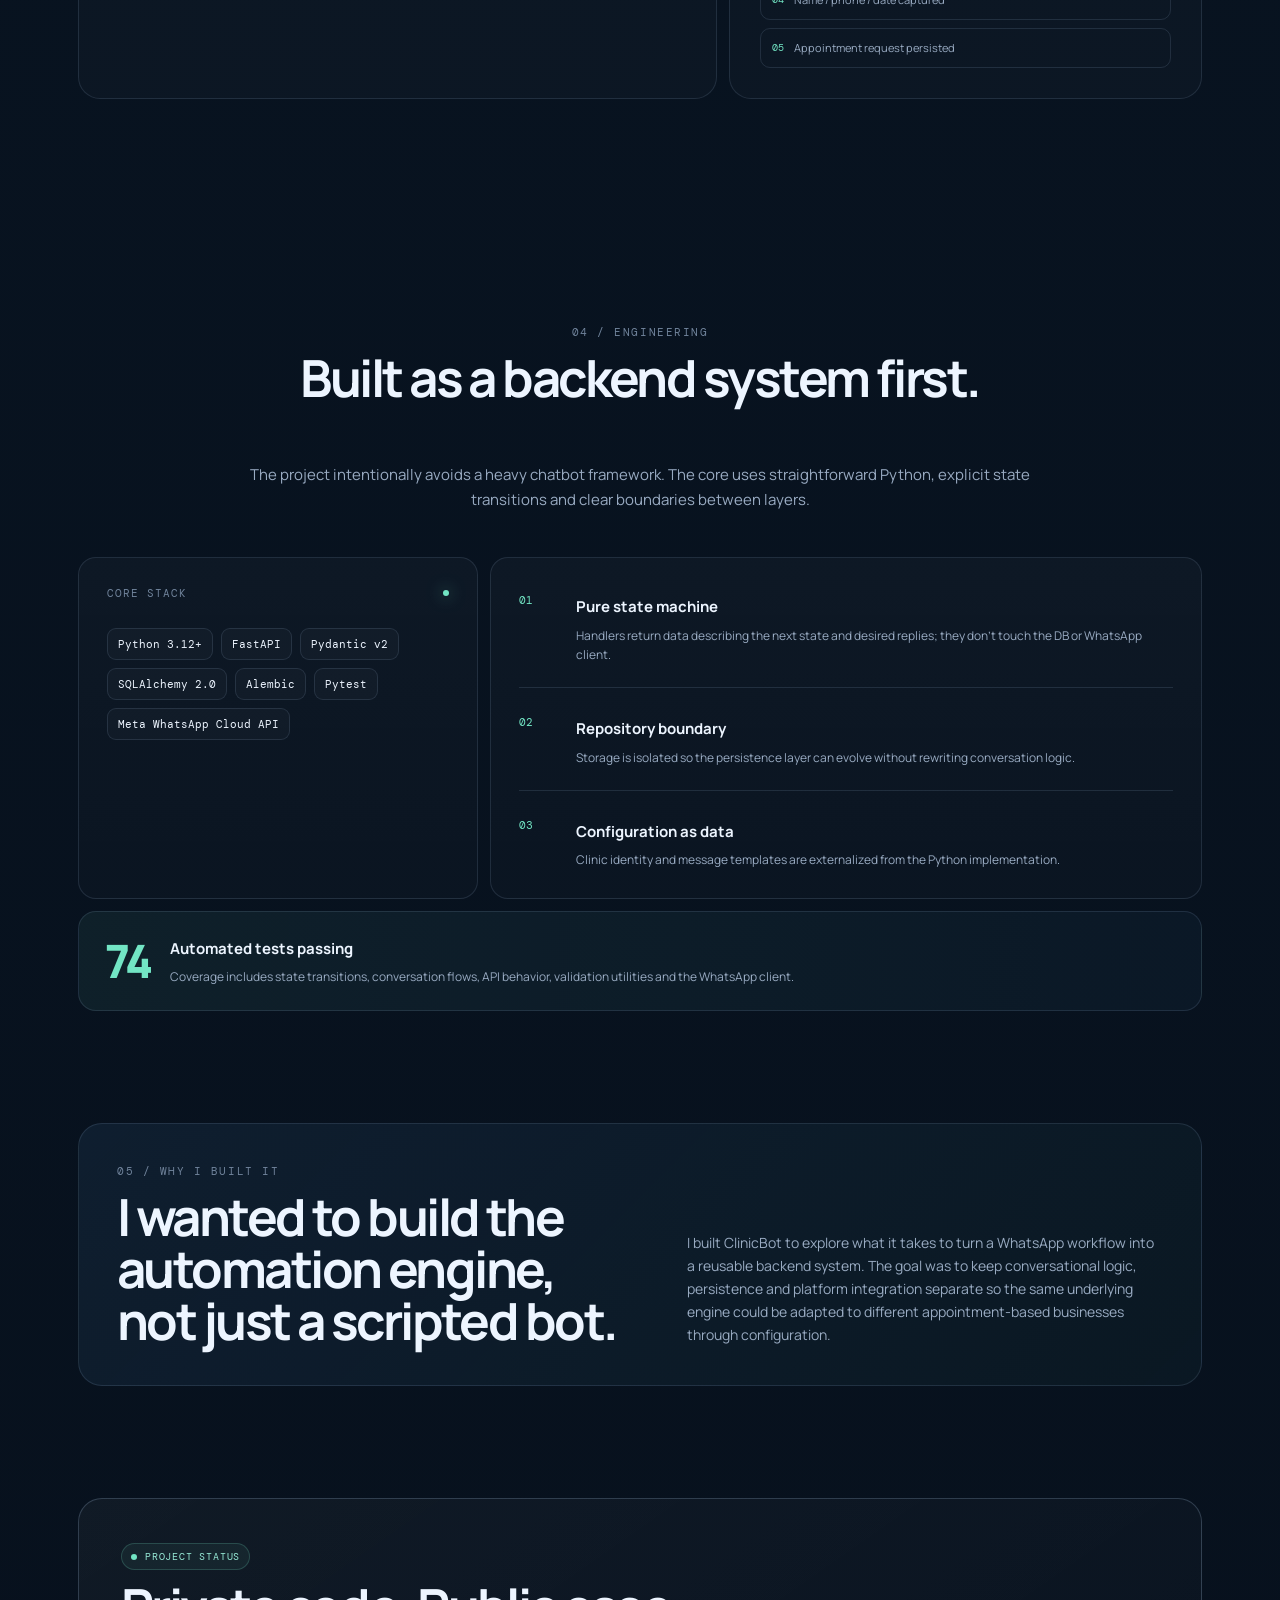
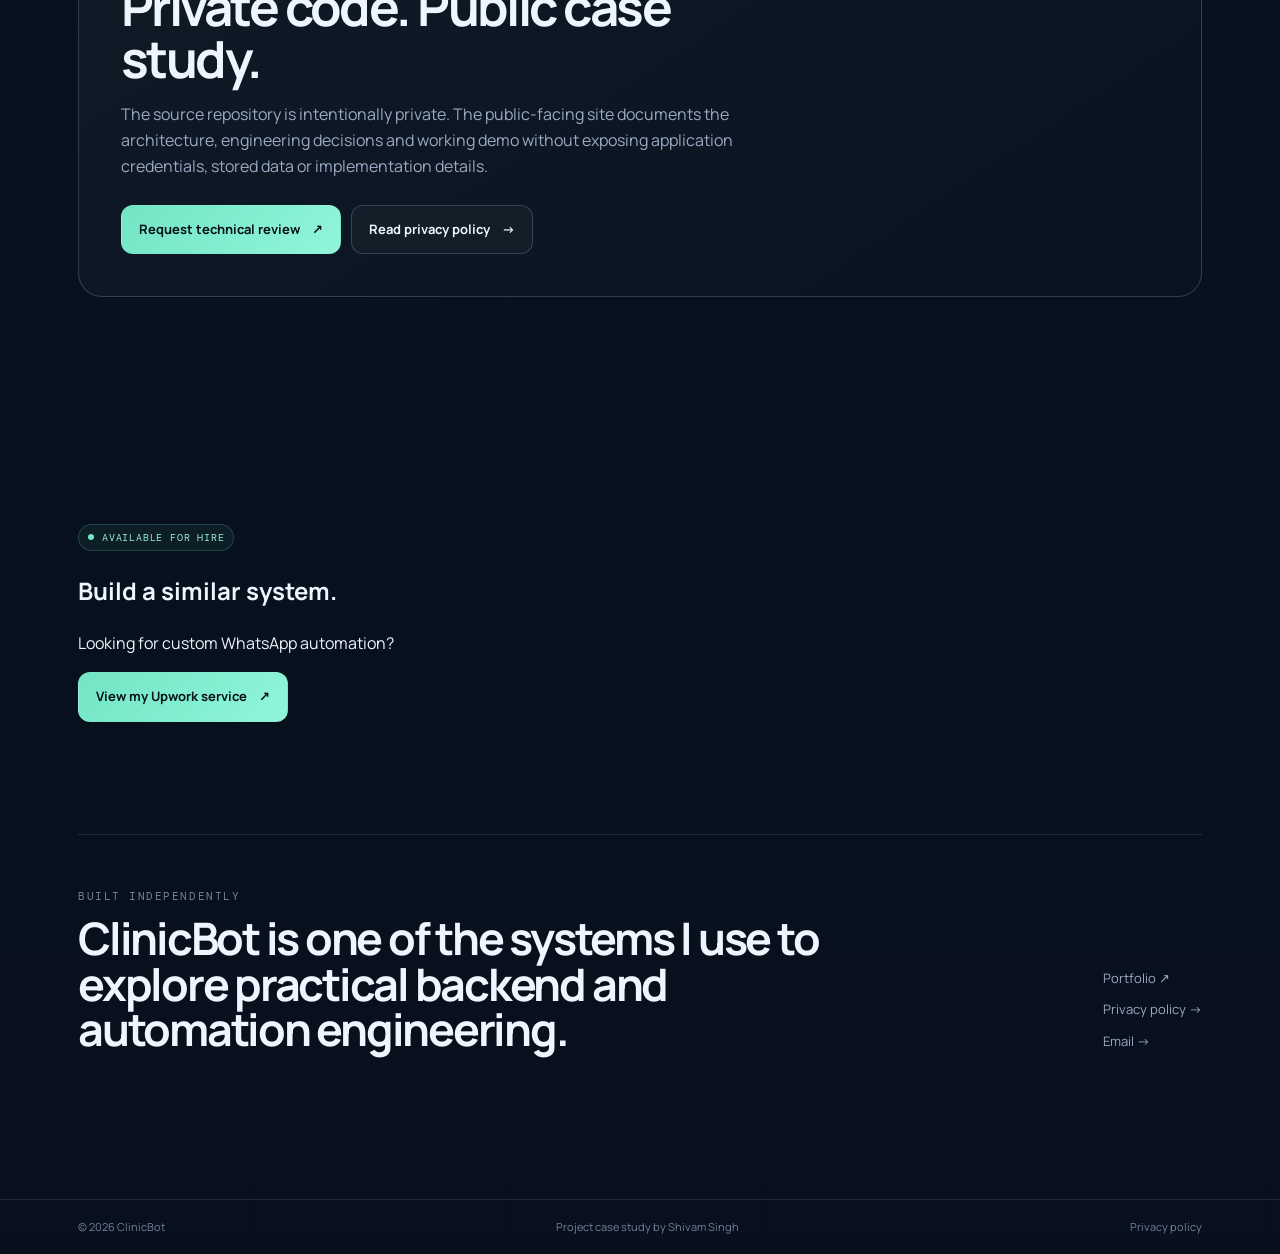
==== commit ade4090f: "added upwork link" ====
--- a/index.html
+++ b/index.html
@@ -259,6 +259,19 @@
       </div>
     </section>
 
+    <section class="section-shell section-pad upwork-section">
+      <div class="upwork-panel">
+        <div class="upwork-copy">
+          <div class="status-badge"><span class="status-dot"></span> Available for hire</div>
+          <h2>Build a similar system.</h2>
+          <p class="upwork-subtext">Looking for custom WhatsApp automation?</p>
+        </div>
+        <div class="upwork-actions">
+          <a class="btn btn-primary" href="https://www.upwork.com/services/product/development-it-a-whatsapp-appointment-booking-chatbot-using-meta-cloud-api-2084247037933482669?ref=project_share&tier=1" target="_blank" rel="noreferrer">View my Upwork service <span>↗</span></a>
+        </div>
+      </div>
+    </section>
+
     <section class="section-shell section-pad footer-cta">
       <div class="footer-cta-inner">
         <div>
